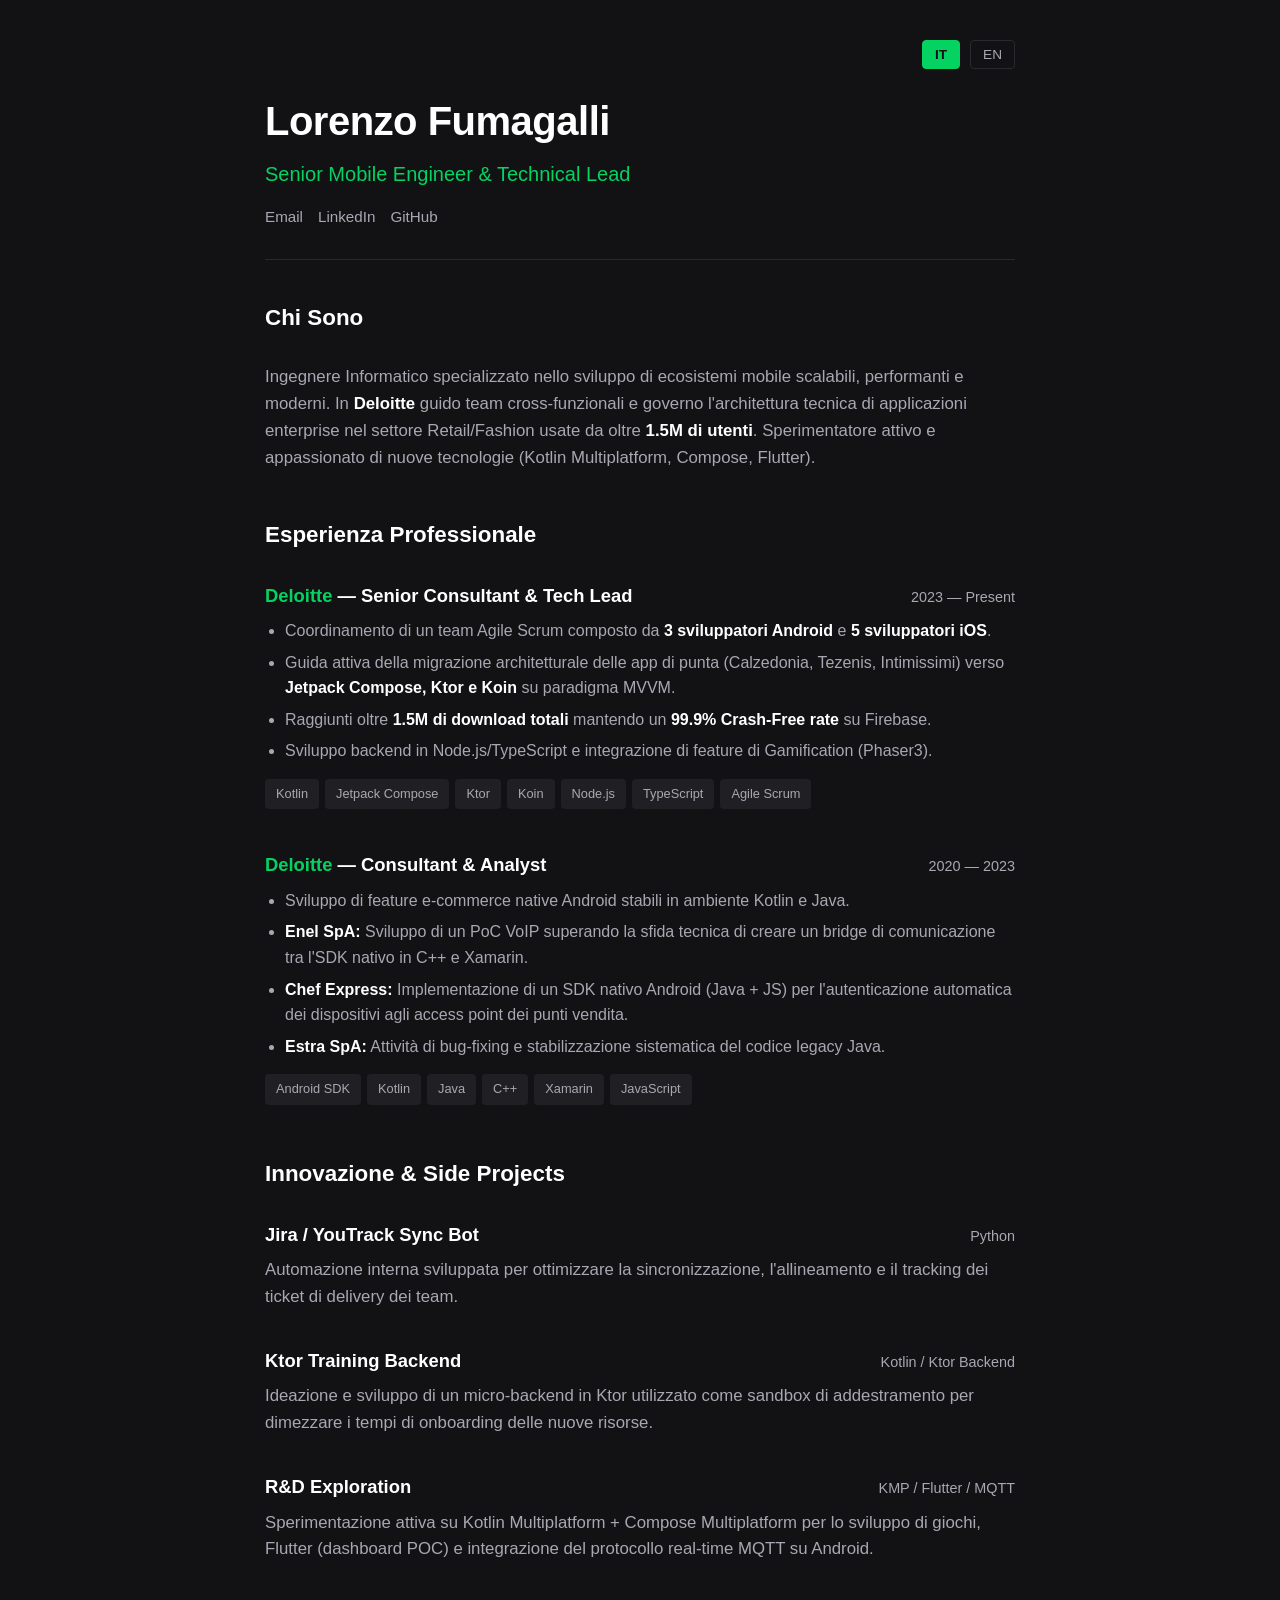
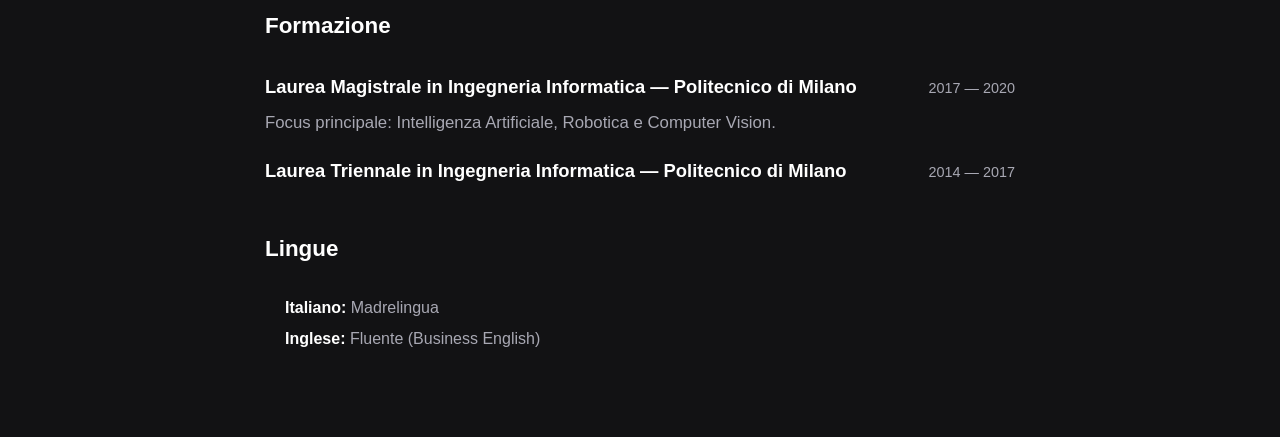
==== index.html @ b3bb94ee "Page creation" ====
<!DOCTYPE html>
<html data-lang="it"> <head>
    <meta charset="UTF-8">
    <meta name="viewport" content="width=device-width, initial-scale=1.0">
    <title>Lorenzo Fumagalli | Senior Mobile Engineer & Technical Lead</title>
    <style>
        :root {
            --bg-color: #121214;
            --text-color: #e1e1e6;
            --text-secondary: #a8a8b3;
            --accent-color: #04d361;
            --border-color: #29292e;
            --card-bg: #202024;
        }

        * {
            box-sizing: border-box;
            margin: 0;
            padding: 0;
        }

        body {
            font-family: -apple-system, BlinkMacSystemFont, "Segoe UI", Roboto, Helvetica, Arial, sans-serif;
            background-color: var(--bg-color);
            color: var(--text-color);
            line-height: 1.6;
            padding: 40px 20px;
        }

        .container {
            max-width: 750px;
            margin: 0 auto;
        }

        /* Language Switcher Styling */
        .lang-switcher {
            display: flex;
            justify-content: flex-end;
            margin-bottom: 20px;
            gap: 10px;
        }

        .lang-btn {
            background: none;
            border: 1px solid var(--border-color);
            color: var(--text-secondary);
            padding: 6px 12px;
            border-radius: 4px;
            cursor: pointer;
            font-size: 0.85rem;
            font-weight: 500;
            transition: all 0.2s ease;
        }

        .lang-btn:hover {
            border-color: var(--accent-color);
            color: #fff;
        }

        .lang-btn.active {
            background-color: var(--accent-color);
            border-color: var(--accent-color);
            color: #121214;
            font-weight: bold;
        }

        header {
            margin-bottom: 40px;
            border-bottom: 1px solid var(--border-color);
            padding-bottom: 30px;
        }

        h1 {
            font-size: 2.5rem;
            margin-bottom: 5px;
            color: #fff;
            letter-spacing: -0.5px;
        }

        .subtitle {
            font-size: 1.25rem;
            color: var(--accent-color);
            font-weight: 500;
            margin-bottom: 15px;
        }

        .links {
            display: flex;
            gap: 15px;
        }

        .links a {
            color: var(--text-secondary);
            text-decoration: none;
            font-size: 0.95rem;
            transition: color 0.2s;
        }

        .links a:hover {
            color: var(--accent-color);
        }

        section {
            margin-bottom: 45px;
        }

        h2 {
            font-size: 1.4rem;
            padding-bottom: 8px;
            margin-bottom: 20px;
            color: #fff;
            display: flex;
            align-items: center;
            gap: 10px;
        }

        h2::after {
            content: "";
            flex: 1;
            height: 1px;
            background-color: var(--border-color);
        }

        p {
            color: var(--text-secondary);
            font-size: 1.05rem;
            margin-bottom: 15px;
        }

        strong {
            color: #fff;
        }

        .job, .project {
            margin-bottom: 35px;
        }

        .job-header, .project-header {
            display: flex;
            justify-content: space-between;
            align-items: baseline;
            margin-bottom: 8px;
            flex-wrap: wrap;
            gap: 5px;
        }

        .job-title {
            font-weight: 600;
            font-size: 1.15rem;
            color: #fff;
        }

        .job-company {
            color: var(--accent-color);
        }

        .date {
            color: var(--text-secondary);
            font-size: 0.9rem;
            font-variant-numeric: tabular-nums;
        }

        ul {
            padding-left: 20px;
            margin-bottom: 15px;
        }

        li {
            color: var(--text-secondary);
            margin-bottom: 6px;
            font-size: 1rem;
        }

        .tags {
            margin-top: 12px;
        }

        .tag {
            background: var(--card-bg);
            color: var(--text-secondary);
            padding: 4px 10px;
            border-radius: 4px;
            font-size: 0.8rem;
            margin-right: 6px;
            display: inline-block;
            margin-bottom: 6px;
            border: 1px solid transparent;
        }
        
        .tag:hover {
            border-color: var(--border-color);
            color: #fff;
        }

        /* Language Visibility Engine Fix */
        [lang="en"], [lang="it"] {
            display: none !important;
        }

        html[data-lang="en"] [lang="en"],
        html[data-lang="en"] span[lang="en"], 
        html[data-lang="en"] a[lang="en"],
        html[data-lang="en"] div[lang="en"],
        html[data-lang="en"] ul[lang="en"] {
            display: block !important;
        }

        html[data-lang="en"] span[lang="en"], 
        html[data-lang="en"] a[lang="en"] {
            display: inline-block !important;
        }

        html[data-lang="it"] [lang="it"],
        html[data-lang="it"] span[lang="it"], 
        html[data-lang="it"] a[lang="it"],
        html[data-lang="it"] div[lang="it"],
        html[data-lang="it"] ul[lang="it"] {
            display: block !important;
        }

        html[data-lang="it"] span[lang="it"], 
        html[data-lang="it"] a[lang="it"] {
            display: inline-block !important;
        }
    </style>
</head>
<body>

    <div class="container">
        
        <div class="lang-switcher">
            <button class="lang-btn active" onclick="setLanguage('it')">IT</button>
            <button class="lang-btn" onclick="setLanguage('en')">EN</button>
        </div>
        
        <header>
            <h1>Lorenzo Fumagalli</h1>
            <div class="subtitle" lang="it">Senior Mobile Engineer & Technical Lead</div>
            <div class="subtitle" lang="en">Senior Mobile Engineer & Technical Lead</div>
            <div class="links">
                <a href="mailto:lorenzo95fumagalli@gmail.com">Email</a>
                <a href="https://www.linkedin.com/in/lorenzofumagalli0/" target="_blank">LinkedIn</a>
                <a href="https://github.com/LorenzoFumagalli" target="_blank">GitHub</a>
            </div>
        </header>

        <section id="about">
            <h2 lang="it">Chi Sono</h2>
            <h2 lang="en">About Me</h2>
            
            <p lang="it">
                Ingegnere Informatico specializzato nello sviluppo di ecosistemi mobile scalabili, performanti e moderni. 
                In <strong>Deloitte</strong> guido team cross-funzionali e governo l'architettura tecnica di applicazioni enterprise nel settore Retail/Fashion usate da oltre <strong>1.5M di utenti</strong>. Sperimentatore attivo e appassionato di nuove tecnologie (Kotlin Multiplatform, Compose, Flutter).
            </p>
            <p lang="en">
                Highly skilled Computer Science Engineer specializing in building scalable, high-performance, and modern mobile ecosystems. 
                At <strong>Deloitte</strong>, I lead cross-functional delivery teams and govern the technical architecture of enterprise applications in the Fashion/Retail sector, serving over <strong>1.5M users</strong>. Actively passionate about R&D and emerging frameworks (Kotlin Multiplatform, Compose, Flutter).
            </p>
        </section>

        <section id="experience">
            <h2 lang="it">Esperienza Professionale</h2>
            <h2 lang="en">Professional Experience</h2>
            
            <div class="job">
                <div class="job-header">
                    <span class="job-title"><span class="job-company">Deloitte</span> — Senior Consultant & Tech Lead</span>
                    <span class="date">2023 — Present</span>
                </div>
                
                <ul lang="it">
                    <li>Coordinamento di un team Agile Scrum composto da <strong>3 sviluppatori Android</strong> e <strong>5 sviluppatori iOS</strong>.</li>
                    <li>Guida attiva della migrazione architetturale delle app di punta (Calzedonia, Tezenis, Intimissimi) verso <strong>Jetpack Compose, Ktor e Koin</strong> su paradigma MVVM.</li>
                    <li>Raggiunti oltre <strong>1.5M di download totali</strong> mantendo un <strong>99.9% Crash-Free rate</strong> su Firebase.</li>
                    <li>Sviluppo backend in Node.js/TypeScript e integrazione di feature di Gamification (Phaser3).</li>
                </ul>
                
                <ul lang="en">
                    <li>Coordinated and managed a cross-functional Agile Scrum team of <strong>3 Android</strong> and <strong>5 iOS</strong> developers.</li>
                    <li>Spearheaded the architectural migration of flagship apps (Calzedonia, Tezenis, Intimissimi) to <strong>Jetpack Compose, Ktor, and Koin</strong> under MVVM patterns.</li>
                    <li>Scaled core apps to over <strong>1.5M aggregate downloads</strong> while maintaining a <strong>99.9% Crash-Free rate</strong> (Firebase).</li>
                    <li>Developed dedicated Loyalty and Gamification backends using Node.js, TypeScript, and Phaser3.</li>
                </ul>

                <div class="tags">
                    <span class="tag">Kotlin</span><span class="tag">Jetpack Compose</span><span class="tag">Ktor</span><span class="tag">Koin</span><span class="tag">Node.js</span><span class="tag">TypeScript</span><span class="tag">Agile Scrum</span>
                </div>
            </div>

            <div class="job">
                <div class="job-header">
                    <span class="job-title"><span class="job-company">Deloitte</span> — Consultant & Analyst</span>
                    <span class="date">2020 — 2023</span>
                </div>
                
                <ul lang="it">
                    <li>Sviluppo di feature e-commerce native Android stabili in ambiente Kotlin e Java.</li>
                    <li><strong>Enel SpA:</strong> Sviluppo di un PoC VoIP superando la sfida tecnica di creare un bridge di comunicazione tra l'SDK nativo in C++ e Xamarin.</li>
                    <li><strong>Chef Express:</strong> Implementazione di un SDK nativo Android (Java + JS) per l'autenticazione automatica dei dispositivi agli access point dei punti vendita.</li>
                    <li><strong>Estra SpA:</strong> Attività di bug-fixing e stabilizzazione sistematica del codice legacy Java.</li>
                </ul>
                
                <ul lang="en">
                    <li>Implemented native Android e-commerce features utilizing Kotlin and Java.</li>
                    <li><strong>Enel SpA:</strong> Built a VoIP Proof of Concept (PoC), successfully engineering a complex communication bridge between a native C++ SDK and the Xamarin framework.</li>
                    <li><strong>Chef Express:</strong> Developed a native Android SDK (Java + JavaScript) for seamless automatic user authentication to store Wi-Fi access points.</li>
                    <li><strong>Estra SpA:</strong> Conducted core bug-fixing and optimization on legacy native Android Java codebases.</li>
                </ul>

                <div class="tags">
                    <span class="tag">Android SDK</span><span class="tag">Kotlin</span><span class="tag">Java</span><span class="tag">C++</span><span class="tag">Xamarin</span><span class="tag">JavaScript</span>
                </div>
            </div>
        </section>

        <section id="projects">
            <h2 lang="it">Innovazione & Side Projects</h2>
            <h2 lang="en">Innovation & Side Projects</h2>
            
            <div class="project">
                <div class="project-header">
                    <span class="job-title">Jira / YouTrack Sync Bot</span>
                    <span class="date">Python</span>
                </div>
                <p lang="it" style="color: var(--text-secondary); margin-top: 5px;">Automazione interna sviluppata per ottimizzare la sincronizzazione, l'allineamento e il tracking dei ticket di delivery dei team.</p>
                <p lang="en" style="color: var(--text-secondary); margin-top: 5px;">Internal automation bot built to automatically sync and track delivery tickets between Jira and YouTrack, optimizing workflow efficiency.</p>
            </div>

            <div class="project">
                <div class="project-header">
                    <span class="job-title">Ktor Training Backend</span>
                    <span class="date">Kotlin / Ktor Backend</span>
                </div>
                <p lang="it" style="color: var(--text-secondary); margin-top: 5px;">Ideazione e sviluppo di un micro-backend in Ktor utilizzato come sandbox di addestramento per dimezzare i tempi di onboarding delle nuove risorse.</p>
                <p lang="en" style="color: var(--text-secondary); margin-top: 5px;">Engineered a simulation micro-backend in Ktor used as a training sandbox, cutting onboarding times in half for new technical recruits.</p>
            </div>

            <div class="project">
                <div class="project-header">
                    <span class="job-title">R&D Exploration</span>
                    <span class="date">KMP / Flutter / MQTT</span>
                </div>
                <p lang="it" style="color: var(--text-secondary); margin-top: 5px;">Sperimentazione attiva su Kotlin Multiplatform + Compose Multiplatform per lo sviluppo di giochi, Flutter (dashboard POC) e integrazione del protocollo real-time MQTT su Android.</p>
                <p lang="en" style="color: var(--text-secondary); margin-top: 5px;">Active research on Kotlin Multiplatform + Compose Multiplatform (gaming), Flutter (CMS dashboard PoC), and real-time MQTT protocol implementations on Android.</p>
            </div>
        </section>

        <section id="education">
            <h2 lang="it">Formazione</h2>
            <h2 lang="en">Education</h2>
            
            <div class="job-header">
                <span class="job-title" lang="it">Laurea Magistrale in Ingegneria Informatica — Politecnico di Milano</span>
                <span class="job-title" lang="en">M.Sc. in Computer Science Engineering — Politecnico di Milano</span>
                <span class="date">2017 — 2020</span>
            </div>
            <p lang="it" style="color: var(--text-secondary); margin-bottom: 20px;">Focus principale: Intelligenza Artificiale, Robotica e Computer Vision.</p>
            <p lang="en" style="color: var(--text-secondary); margin-bottom: 20px;">Major focus: Artificial Intelligence, Robotics and Computer Vision.</p>

            <div class="job-header">
                <span class="job-title" lang="it">Laurea Triennale in Ingegneria Informatica — Politecnico di Milano</span>
                <span class="job-title" lang="en">B.Sc. in Computer Science Engineering — Politecnico di Milano</span>
                <span class="date">2014 — 2017</span>
            </div>
        </section>

        <section id="languages">
            <h2 lang="it">Lingue</h2>
            <h2 lang="en">Languages</h2>
            <ul>
                <li lang="it"><strong>Italiano:</strong> Madrelingua</li>
                <li lang="en"><strong>Italian:</strong> Native</li>
                <li lang="it"><strong>Inglese:</strong> Fluente (Business English)</li>
                <li lang="en"><strong>English:</strong> Fluent (Business English)</li>
            </ul>
        </section>

    </div>

    <script>
        function setLanguage(lang) {
            document.documentElement.setAttribute('data-lang', lang);
            
            const buttons = document.querySelectorAll('.lang-btn');
            buttons.forEach(btn => {
                if(btn.innerText.toLowerCase() === lang) {
                    btn.classList.add('active');
                } else {
                    btn.classList.remove('active');
                }
            });
            
            localStorage.setItem('portfolio-lang', lang);
        }

        const savedLang = localStorage.getItem('portfolio-lang') || 'it';
        setLanguage(savedLang);
    </script>
</body>
</html>
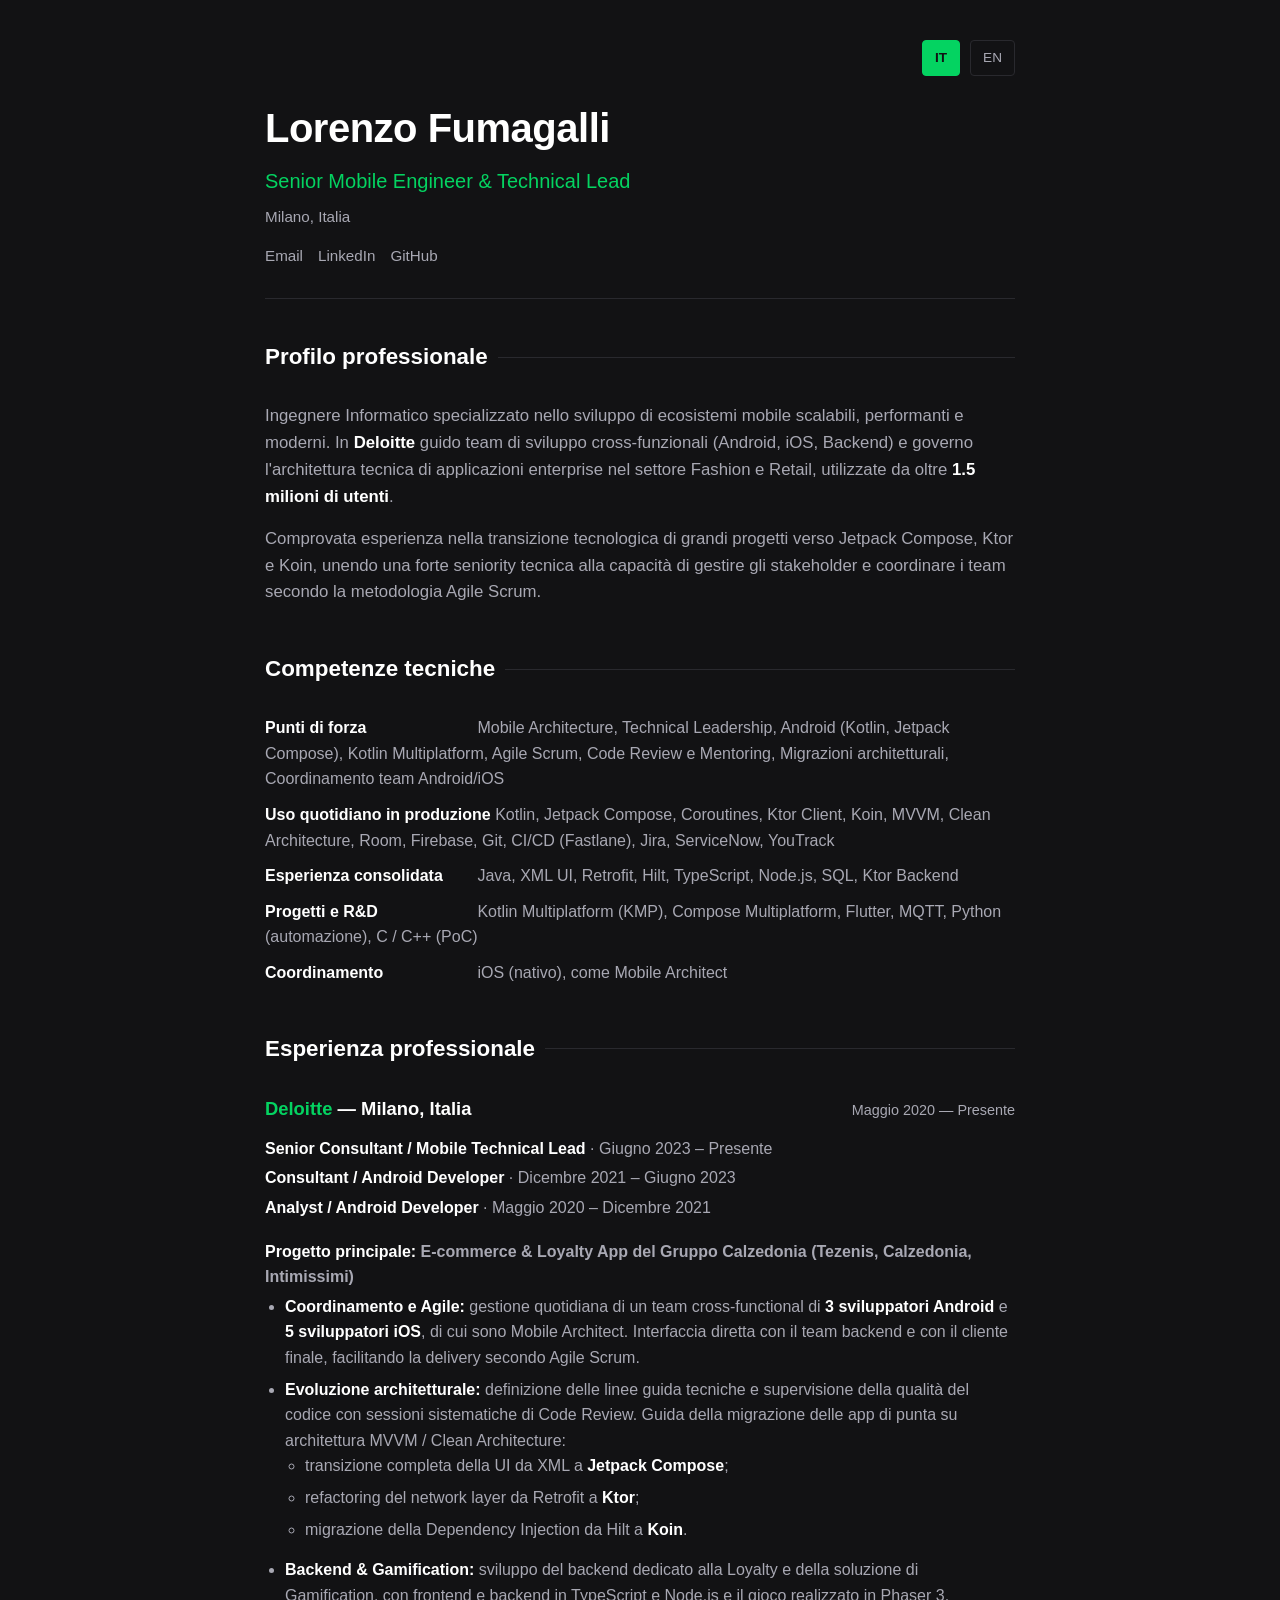
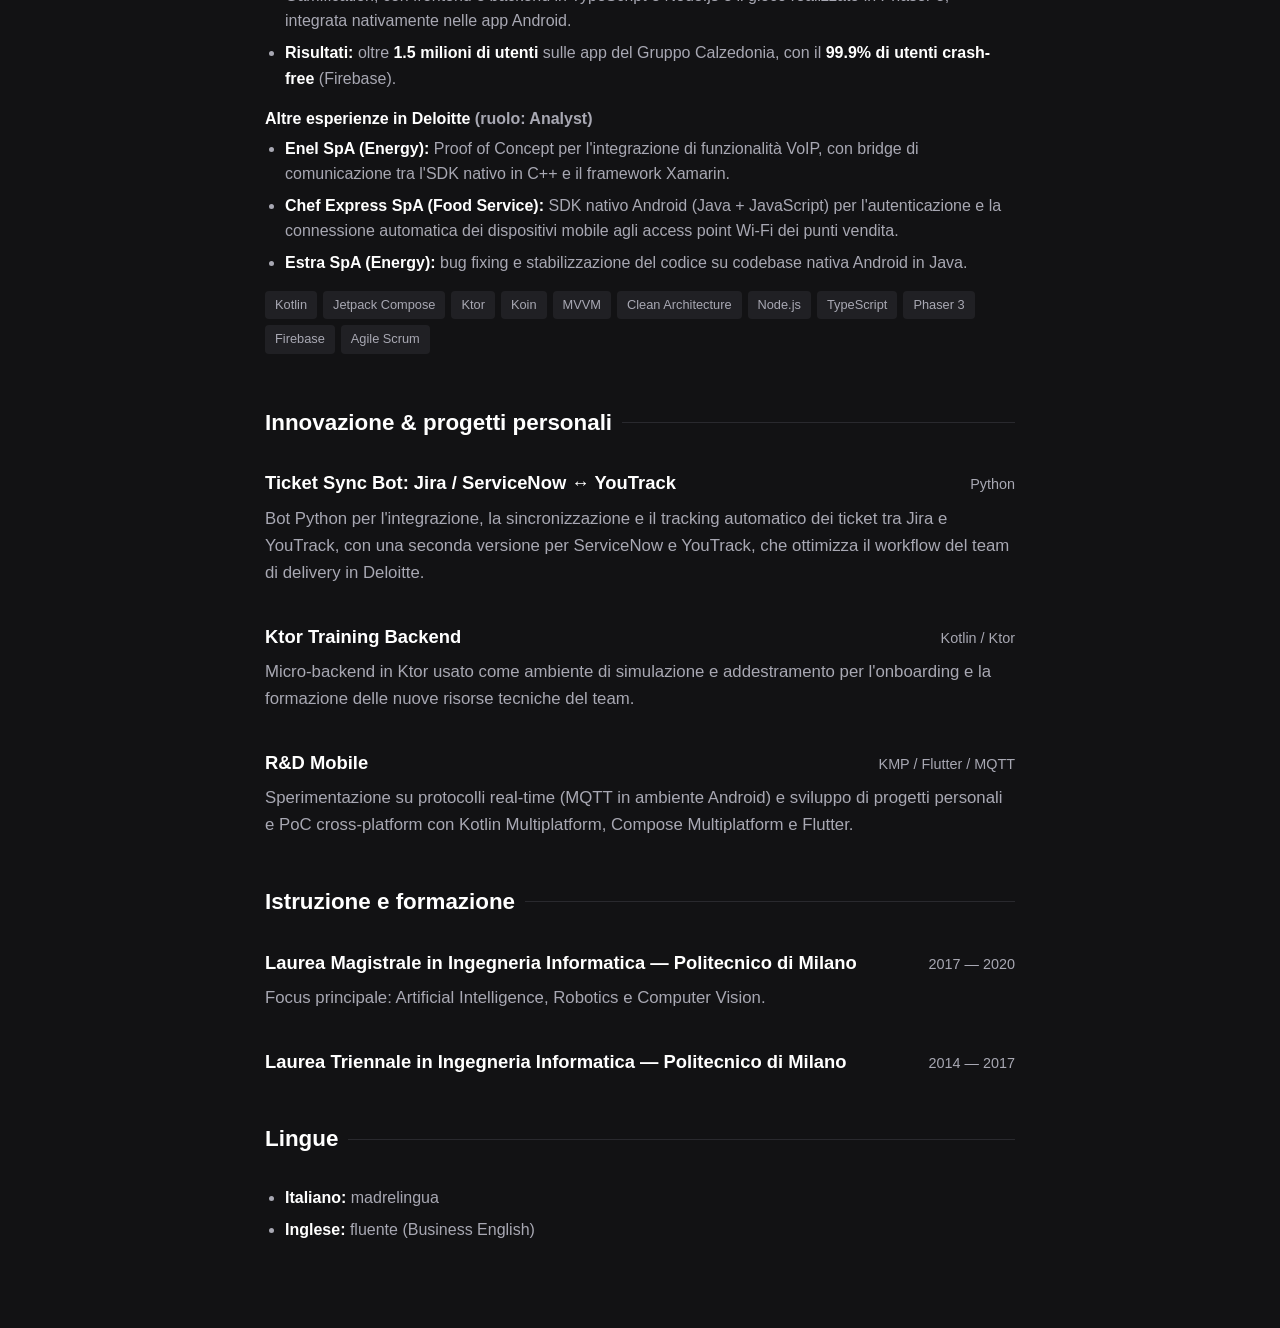
==== commit 764c7559: "Review" ====
--- a/index.html
+++ b/index.html
@@ -1,400 +1,206 @@
 <!DOCTYPE html>
-<html data-lang="it"> <head>
+<html lang="it">
+<head>
     <meta charset="UTF-8">
     <meta name="viewport" content="width=device-width, initial-scale=1.0">
-    <title>Lorenzo Fumagalli | Senior Mobile Engineer & Technical Lead</title>
-    <style>
-        :root {
-            --bg-color: #121214;
-            --text-color: #e1e1e6;
-            --text-secondary: #a8a8b3;
-            --accent-color: #04d361;
-            --border-color: #29292e;
-            --card-bg: #202024;
+    <title>Lorenzo Fumagalli | Senior Mobile Engineer &amp; Technical Lead</title>
+    <meta name="description" content="Lorenzo Fumagalli, Senior Mobile Engineer e Technical Lead a Milano. Android, Kotlin, Jetpack Compose, Kotlin Multiplatform. Guida team Android e iOS su app enterprise Fashion/Retail usate da oltre 1.5 milioni di utenti.">
+    <meta name="author" content="Lorenzo Fumagalli">
+    <link rel="canonical" href="https://lorenzofumagalli.github.io/">
+    <link rel="alternate" hreflang="it" href="https://lorenzofumagalli.github.io/">
+    <link rel="alternate" hreflang="en" href="https://lorenzofumagalli.github.io/en/">
+    <link rel="alternate" hreflang="x-default" href="https://lorenzofumagalli.github.io/">
+    <link rel="stylesheet" href="/style.css">
+
+    <meta property="og:type" content="profile">
+    <meta property="og:title" content="Lorenzo Fumagalli | Senior Mobile Engineer &amp; Technical Lead">
+    <meta property="og:description" content="Android, Kotlin, Jetpack Compose, Kotlin Multiplatform. Leadership tecnica di team Android e iOS su app enterprise Fashion/Retail.">
+    <meta property="og:url" content="https://lorenzofumagalli.github.io/">
+    <meta property="og:locale" content="it_IT">
+    <meta property="og:locale:alternate" content="en_US">
+    <meta name="twitter:card" content="summary">
+
+    <script type="application/ld+json">
+    {
+        "@context": "https://schema.org",
+        "@type": "ProfilePage",
+        "inLanguage": "it",
+        "mainEntity": {
+            "@type": "Person",
+            "name": "Lorenzo Fumagalli",
+            "jobTitle": "Senior Mobile Engineer & Technical Lead",
+            "url": "https://lorenzofumagalli.github.io/",
+            "email": "mailto:lorenzo95fumagalli@gmail.com",
+            "address": {
+                "@type": "PostalAddress",
+                "addressLocality": "Milano",
+                "addressCountry": "IT"
+            },
+            "worksFor": {
+                "@type": "Organization",
+                "name": "Deloitte"
+            },
+            "alumniOf": {
+                "@type": "CollegeOrUniversity",
+                "name": "Politecnico di Milano"
+            },
+            "knowsLanguage": ["it", "en"],
+            "knowsAbout": [
+                "Android", "Kotlin", "Jetpack Compose", "Kotlin Multiplatform", "Compose Multiplatform",
+                "Ktor", "Koin", "MVVM", "Clean Architecture", "Flutter", "Node.js", "TypeScript",
+                "Agile Scrum", "Mobile architecture"
+            ],
+            "sameAs": [
+                "https://www.linkedin.com/in/lorenzofumagalli0",
+                "https://github.com/LorenzoFumagalli"
+            ]
         }
-
-        * {
-            box-sizing: border-box;
-            margin: 0;
-            padding: 0;
-        }
-
-        body {
-            font-family: -apple-system, BlinkMacSystemFont, "Segoe UI", Roboto, Helvetica, Arial, sans-serif;
-            background-color: var(--bg-color);
-            color: var(--text-color);
-            line-height: 1.6;
-            padding: 40px 20px;
-        }
-
-        .container {
-            max-width: 750px;
-            margin: 0 auto;
-        }
-
-        /* Language Switcher Styling */
-        .lang-switcher {
-            display: flex;
-            justify-content: flex-end;
-            margin-bottom: 20px;
-            gap: 10px;
-        }
-
-        .lang-btn {
-            background: none;
-            border: 1px solid var(--border-color);
-            color: var(--text-secondary);
-            padding: 6px 12px;
-            border-radius: 4px;
-            cursor: pointer;
-            font-size: 0.85rem;
-            font-weight: 500;
-            transition: all 0.2s ease;
-        }
-
-        .lang-btn:hover {
-            border-color: var(--accent-color);
-            color: #fff;
-        }
-
-        .lang-btn.active {
-            background-color: var(--accent-color);
-            border-color: var(--accent-color);
-            color: #121214;
-            font-weight: bold;
-        }
-
-        header {
-            margin-bottom: 40px;
-            border-bottom: 1px solid var(--border-color);
-            padding-bottom: 30px;
-        }
-
-        h1 {
-            font-size: 2.5rem;
-            margin-bottom: 5px;
-            color: #fff;
-            letter-spacing: -0.5px;
-        }
-
-        .subtitle {
-            font-size: 1.25rem;
-            color: var(--accent-color);
-            font-weight: 500;
-            margin-bottom: 15px;
-        }
-
-        .links {
-            display: flex;
-            gap: 15px;
-        }
-
-        .links a {
-            color: var(--text-secondary);
-            text-decoration: none;
-            font-size: 0.95rem;
-            transition: color 0.2s;
-        }
-
-        .links a:hover {
-            color: var(--accent-color);
-        }
-
-        section {
-            margin-bottom: 45px;
-        }
-
-        h2 {
-            font-size: 1.4rem;
-            padding-bottom: 8px;
-            margin-bottom: 20px;
-            color: #fff;
-            display: flex;
-            align-items: center;
-            gap: 10px;
-        }
-
-        h2::after {
-            content: "";
-            flex: 1;
-            height: 1px;
-            background-color: var(--border-color);
-        }
-
-        p {
-            color: var(--text-secondary);
-            font-size: 1.05rem;
-            margin-bottom: 15px;
-        }
-
-        strong {
-            color: #fff;
-        }
-
-        .job, .project {
-            margin-bottom: 35px;
-        }
-
-        .job-header, .project-header {
-            display: flex;
-            justify-content: space-between;
-            align-items: baseline;
-            margin-bottom: 8px;
-            flex-wrap: wrap;
-            gap: 5px;
-        }
-
-        .job-title {
-            font-weight: 600;
-            font-size: 1.15rem;
-            color: #fff;
-        }
-
-        .job-company {
-            color: var(--accent-color);
-        }
-
-        .date {
-            color: var(--text-secondary);
-            font-size: 0.9rem;
-            font-variant-numeric: tabular-nums;
-        }
-
-        ul {
-            padding-left: 20px;
-            margin-bottom: 15px;
-        }
-
-        li {
-            color: var(--text-secondary);
-            margin-bottom: 6px;
-            font-size: 1rem;
-        }
-
-        .tags {
-            margin-top: 12px;
-        }
-
-        .tag {
-            background: var(--card-bg);
-            color: var(--text-secondary);
-            padding: 4px 10px;
-            border-radius: 4px;
-            font-size: 0.8rem;
-            margin-right: 6px;
-            display: inline-block;
-            margin-bottom: 6px;
-            border: 1px solid transparent;
-        }
-        
-        .tag:hover {
-            border-color: var(--border-color);
-            color: #fff;
-        }
-
-        /* Language Visibility Engine Fix */
-        [lang="en"], [lang="it"] {
-            display: none !important;
-        }
-
-        html[data-lang="en"] [lang="en"],
-        html[data-lang="en"] span[lang="en"], 
-        html[data-lang="en"] a[lang="en"],
-        html[data-lang="en"] div[lang="en"],
-        html[data-lang="en"] ul[lang="en"] {
-            display: block !important;
-        }
-
-        html[data-lang="en"] span[lang="en"], 
-        html[data-lang="en"] a[lang="en"] {
-            display: inline-block !important;
-        }
-
-        html[data-lang="it"] [lang="it"],
-        html[data-lang="it"] span[lang="it"], 
-        html[data-lang="it"] a[lang="it"],
-        html[data-lang="it"] div[lang="it"],
-        html[data-lang="it"] ul[lang="it"] {
-            display: block !important;
-        }
-
-        html[data-lang="it"] span[lang="it"], 
-        html[data-lang="it"] a[lang="it"] {
-            display: inline-block !important;
-        }
-    </style>
+    }
+    </script>
 </head>
 <body>
 
     <div class="container">
-        
-        <div class="lang-switcher">
-            <button class="lang-btn active" onclick="setLanguage('it')">IT</button>
-            <button class="lang-btn" onclick="setLanguage('en')">EN</button>
-        </div>
-        
+
+        <nav class="lang-switcher" aria-label="Lingua">
+            <a class="lang-btn" href="/" hreflang="it" lang="it" aria-current="page">IT</a>
+            <a class="lang-btn" href="/en/" hreflang="en" lang="en">EN</a>
+        </nav>
+
         <header>
             <h1>Lorenzo Fumagalli</h1>
-            <div class="subtitle" lang="it">Senior Mobile Engineer & Technical Lead</div>
-            <div class="subtitle" lang="en">Senior Mobile Engineer & Technical Lead</div>
+            <p class="subtitle">Senior Mobile Engineer &amp; Technical Lead</p>
+            <address class="location">Milano, Italia</address>
             <div class="links">
                 <a href="mailto:lorenzo95fumagalli@gmail.com">Email</a>
-                <a href="https://www.linkedin.com/in/lorenzofumagalli0/" target="_blank">LinkedIn</a>
-                <a href="https://github.com/LorenzoFumagalli" target="_blank">GitHub</a>
+                <a href="https://www.linkedin.com/in/lorenzofumagalli0" rel="me noopener" target="_blank">LinkedIn</a>
+                <a href="https://github.com/LorenzoFumagalli" rel="me noopener" target="_blank">GitHub</a>
             </div>
         </header>
 
-        <section id="about">
-            <h2 lang="it">Chi Sono</h2>
-            <h2 lang="en">About Me</h2>
-            
-            <p lang="it">
-                Ingegnere Informatico specializzato nello sviluppo di ecosistemi mobile scalabili, performanti e moderni. 
-                In <strong>Deloitte</strong> guido team cross-funzionali e governo l'architettura tecnica di applicazioni enterprise nel settore Retail/Fashion usate da oltre <strong>1.5M di utenti</strong>. Sperimentatore attivo e appassionato di nuove tecnologie (Kotlin Multiplatform, Compose, Flutter).
+        <main>
+
+        <section id="about" aria-labelledby="about-h">
+            <h2 id="about-h">Profilo professionale</h2>
+            <p>
+                Ingegnere Informatico specializzato nello sviluppo di ecosistemi mobile scalabili, performanti e moderni.
+                In <strong>Deloitte</strong> guido team di sviluppo cross-funzionali (Android, iOS, Backend) e governo l'architettura tecnica di applicazioni enterprise nel settore Fashion e Retail, utilizzate da oltre <strong>1.5 milioni di utenti</strong>.
             </p>
-            <p lang="en">
-                Highly skilled Computer Science Engineer specializing in building scalable, high-performance, and modern mobile ecosystems. 
-                At <strong>Deloitte</strong>, I lead cross-functional delivery teams and govern the technical architecture of enterprise applications in the Fashion/Retail sector, serving over <strong>1.5M users</strong>. Actively passionate about R&D and emerging frameworks (Kotlin Multiplatform, Compose, Flutter).
+            <p>
+                Comprovata esperienza nella transizione tecnologica di grandi progetti verso Jetpack Compose, Ktor e Koin, unendo una forte seniority tecnica alla capacità di gestire gli stakeholder e coordinare i team secondo la metodologia Agile Scrum.
             </p>
         </section>
 
-        <section id="experience">
-            <h2 lang="it">Esperienza Professionale</h2>
-            <h2 lang="en">Professional Experience</h2>
-            
-            <div class="job">
-                <div class="job-header">
-                    <span class="job-title"><span class="job-company">Deloitte</span> — Senior Consultant & Tech Lead</span>
-                    <span class="date">2023 — Present</span>
-                </div>
-                
-                <ul lang="it">
-                    <li>Coordinamento di un team Agile Scrum composto da <strong>3 sviluppatori Android</strong> e <strong>5 sviluppatori iOS</strong>.</li>
-                    <li>Guida attiva della migrazione architetturale delle app di punta (Calzedonia, Tezenis, Intimissimi) verso <strong>Jetpack Compose, Ktor e Koin</strong> su paradigma MVVM.</li>
-                    <li>Raggiunti oltre <strong>1.5M di download totali</strong> mantendo un <strong>99.9% Crash-Free rate</strong> su Firebase.</li>
-                    <li>Sviluppo backend in Node.js/TypeScript e integrazione di feature di Gamification (Phaser3).</li>
+        <section id="skills" aria-labelledby="skills-h">
+            <h2 id="skills-h">Competenze tecniche</h2>
+            <ul class="skills">
+                <li><strong>Punti di forza</strong> Mobile Architecture, Technical Leadership, Android (Kotlin, Jetpack Compose), Kotlin Multiplatform, Agile Scrum, Code Review e Mentoring, Migrazioni architetturali, Coordinamento team Android/iOS</li>
+                <li><strong>Uso quotidiano in produzione</strong> Kotlin, Jetpack Compose, Coroutines, Ktor Client, Koin, MVVM, Clean Architecture, Room, Firebase, Git, CI/CD (Fastlane), Jira, ServiceNow, YouTrack</li>
+                <li><strong>Esperienza consolidata</strong> Java, XML UI, Retrofit, Hilt, TypeScript, Node.js, SQL, Ktor Backend</li>
+                <li><strong>Progetti e R&amp;D</strong> Kotlin Multiplatform (KMP), Compose Multiplatform, Flutter, MQTT, Python (automazione), C / C++ (PoC)</li>
+                <li><strong>Coordinamento</strong> iOS (nativo), come Mobile Architect</li>
+            </ul>
+        </section>
+
+        <section id="experience" aria-labelledby="experience-h">
+            <h2 id="experience-h">Esperienza professionale</h2>
+
+            <article class="job">
+                <div class="job-header">
+                    <h3><span class="job-company">Deloitte</span> — Milano, Italia</h3>
+                    <span class="date"><time datetime="2020-05">Maggio 2020</time> — Presente</span>
+                </div>
+                <div class="role-block">
+                    <p class="role-line"><strong>Senior Consultant / Mobile Technical Lead</strong> · <time datetime="2023-06">Giugno 2023</time> – Presente</p>
+                    <p class="role-line"><strong>Consultant / Android Developer</strong> · <time datetime="2021-12">Dicembre 2021</time> – <time datetime="2023-06">Giugno 2023</time></p>
+                    <p class="role-line"><strong>Analyst / Android Developer</strong> · <time datetime="2020-05">Maggio 2020</time> – <time datetime="2021-12">Dicembre 2021</time></p>
+                </div>
+
+                <h4 class="role-line"><strong>Progetto principale:</strong> E-commerce &amp; Loyalty App del Gruppo Calzedonia (Tezenis, Calzedonia, Intimissimi)</h4>
+                <ul>
+                    <li><strong>Coordinamento e Agile:</strong> gestione quotidiana di un team cross-functional di <strong>3 sviluppatori Android</strong> e <strong>5 sviluppatori iOS</strong>, di cui sono Mobile Architect. Interfaccia diretta con il team backend e con il cliente finale, facilitando la delivery secondo Agile Scrum.</li>
+                    <li><strong>Evoluzione architetturale:</strong> definizione delle linee guida tecniche e supervisione della qualità del codice con sessioni sistematiche di Code Review. Guida della migrazione delle app di punta su architettura MVVM / Clean Architecture:
+                        <ul>
+                            <li>transizione completa della UI da XML a <strong>Jetpack Compose</strong>;</li>
+                            <li>refactoring del network layer da Retrofit a <strong>Ktor</strong>;</li>
+                            <li>migrazione della Dependency Injection da Hilt a <strong>Koin</strong>.</li>
+                        </ul>
+                    </li>
+                    <li><strong>Backend &amp; Gamification:</strong> sviluppo del backend dedicato alla Loyalty e della soluzione di Gamification, con frontend e backend in TypeScript e Node.js e il gioco realizzato in Phaser 3, integrata nativamente nelle app Android.</li>
+                    <li><strong>Risultati:</strong> oltre <strong>1.5 milioni di utenti</strong> sulle app del Gruppo Calzedonia, con il <strong>99.9% di utenti crash-free</strong> (Firebase).</li>
                 </ul>
-                
-                <ul lang="en">
-                    <li>Coordinated and managed a cross-functional Agile Scrum team of <strong>3 Android</strong> and <strong>5 iOS</strong> developers.</li>
-                    <li>Spearheaded the architectural migration of flagship apps (Calzedonia, Tezenis, Intimissimi) to <strong>Jetpack Compose, Ktor, and Koin</strong> under MVVM patterns.</li>
-                    <li>Scaled core apps to over <strong>1.5M aggregate downloads</strong> while maintaining a <strong>99.9% Crash-Free rate</strong> (Firebase).</li>
-                    <li>Developed dedicated Loyalty and Gamification backends using Node.js, TypeScript, and Phaser3.</li>
+
+                <h4 class="role-line"><strong>Altre esperienze in Deloitte</strong> (ruolo: Analyst)</h4>
+                <ul>
+                    <li><strong>Enel SpA (Energy):</strong> Proof of Concept per l'integrazione di funzionalità VoIP, con bridge di comunicazione tra l'SDK nativo in C++ e il framework Xamarin.</li>
+                    <li><strong>Chef Express SpA (Food Service):</strong> SDK nativo Android (Java + JavaScript) per l'autenticazione e la connessione automatica dei dispositivi mobile agli access point Wi-Fi dei punti vendita.</li>
+                    <li><strong>Estra SpA (Energy):</strong> bug fixing e stabilizzazione del codice su codebase nativa Android in Java.</li>
                 </ul>
 
-                <div class="tags">
-                    <span class="tag">Kotlin</span><span class="tag">Jetpack Compose</span><span class="tag">Ktor</span><span class="tag">Koin</span><span class="tag">Node.js</span><span class="tag">TypeScript</span><span class="tag">Agile Scrum</span>
-                </div>
-            </div>
-
-            <div class="job">
-                <div class="job-header">
-                    <span class="job-title"><span class="job-company">Deloitte</span> — Consultant & Analyst</span>
-                    <span class="date">2020 — 2023</span>
-                </div>
-                
-                <ul lang="it">
-                    <li>Sviluppo di feature e-commerce native Android stabili in ambiente Kotlin e Java.</li>
-                    <li><strong>Enel SpA:</strong> Sviluppo di un PoC VoIP superando la sfida tecnica di creare un bridge di comunicazione tra l'SDK nativo in C++ e Xamarin.</li>
-                    <li><strong>Chef Express:</strong> Implementazione di un SDK nativo Android (Java + JS) per l'autenticazione automatica dei dispositivi agli access point dei punti vendita.</li>
-                    <li><strong>Estra SpA:</strong> Attività di bug-fixing e stabilizzazione sistematica del codice legacy Java.</li>
+                <ul class="tags" aria-label="Tecnologie">
+                    <li>Kotlin</li><li>Jetpack Compose</li><li>Ktor</li><li>Koin</li><li>MVVM</li><li>Clean Architecture</li><li>Node.js</li><li>TypeScript</li><li>Phaser 3</li><li>Firebase</li><li>Agile Scrum</li>
                 </ul>
-                
-                <ul lang="en">
-                    <li>Implemented native Android e-commerce features utilizing Kotlin and Java.</li>
-                    <li><strong>Enel SpA:</strong> Built a VoIP Proof of Concept (PoC), successfully engineering a complex communication bridge between a native C++ SDK and the Xamarin framework.</li>
-                    <li><strong>Chef Express:</strong> Developed a native Android SDK (Java + JavaScript) for seamless automatic user authentication to store Wi-Fi access points.</li>
-                    <li><strong>Estra SpA:</strong> Conducted core bug-fixing and optimization on legacy native Android Java codebases.</li>
-                </ul>
-
-                <div class="tags">
-                    <span class="tag">Android SDK</span><span class="tag">Kotlin</span><span class="tag">Java</span><span class="tag">C++</span><span class="tag">Xamarin</span><span class="tag">JavaScript</span>
-                </div>
-            </div>
-        </section>
-
-        <section id="projects">
-            <h2 lang="it">Innovazione & Side Projects</h2>
-            <h2 lang="en">Innovation & Side Projects</h2>
-            
-            <div class="project">
-                <div class="project-header">
-                    <span class="job-title">Jira / YouTrack Sync Bot</span>
+            </article>
+        </section>
+
+        <section id="projects" aria-labelledby="projects-h">
+            <h2 id="projects-h">Innovazione &amp; progetti personali</h2>
+
+            <article class="project">
+                <div class="job-header">
+                    <h3>Ticket Sync Bot: Jira / ServiceNow ↔ YouTrack</h3>
                     <span class="date">Python</span>
                 </div>
-                <p lang="it" style="color: var(--text-secondary); margin-top: 5px;">Automazione interna sviluppata per ottimizzare la sincronizzazione, l'allineamento e il tracking dei ticket di delivery dei team.</p>
-                <p lang="en" style="color: var(--text-secondary); margin-top: 5px;">Internal automation bot built to automatically sync and track delivery tickets between Jira and YouTrack, optimizing workflow efficiency.</p>
-            </div>
-
-            <div class="project">
-                <div class="project-header">
-                    <span class="job-title">Ktor Training Backend</span>
-                    <span class="date">Kotlin / Ktor Backend</span>
-                </div>
-                <p lang="it" style="color: var(--text-secondary); margin-top: 5px;">Ideazione e sviluppo di un micro-backend in Ktor utilizzato come sandbox di addestramento per dimezzare i tempi di onboarding delle nuove risorse.</p>
-                <p lang="en" style="color: var(--text-secondary); margin-top: 5px;">Engineered a simulation micro-backend in Ktor used as a training sandbox, cutting onboarding times in half for new technical recruits.</p>
-            </div>
-
-            <div class="project">
-                <div class="project-header">
-                    <span class="job-title">R&D Exploration</span>
+                <p>Bot Python per l'integrazione, la sincronizzazione e il tracking automatico dei ticket tra Jira e YouTrack, con una seconda versione per ServiceNow e YouTrack, che ottimizza il workflow del team di delivery in Deloitte.</p>
+            </article>
+
+            <article class="project">
+                <div class="job-header">
+                    <h3>Ktor Training Backend</h3>
+                    <span class="date">Kotlin / Ktor</span>
+                </div>
+                <p>Micro-backend in Ktor usato come ambiente di simulazione e addestramento per l'onboarding e la formazione delle nuove risorse tecniche del team.</p>
+            </article>
+
+            <article class="project">
+                <div class="job-header">
+                    <h3>R&amp;D Mobile</h3>
                     <span class="date">KMP / Flutter / MQTT</span>
                 </div>
-                <p lang="it" style="color: var(--text-secondary); margin-top: 5px;">Sperimentazione attiva su Kotlin Multiplatform + Compose Multiplatform per lo sviluppo di giochi, Flutter (dashboard POC) e integrazione del protocollo real-time MQTT su Android.</p>
-                <p lang="en" style="color: var(--text-secondary); margin-top: 5px;">Active research on Kotlin Multiplatform + Compose Multiplatform (gaming), Flutter (CMS dashboard PoC), and real-time MQTT protocol implementations on Android.</p>
-            </div>
-        </section>
-
-        <section id="education">
-            <h2 lang="it">Formazione</h2>
-            <h2 lang="en">Education</h2>
-            
-            <div class="job-header">
-                <span class="job-title" lang="it">Laurea Magistrale in Ingegneria Informatica — Politecnico di Milano</span>
-                <span class="job-title" lang="en">M.Sc. in Computer Science Engineering — Politecnico di Milano</span>
-                <span class="date">2017 — 2020</span>
-            </div>
-            <p lang="it" style="color: var(--text-secondary); margin-bottom: 20px;">Focus principale: Intelligenza Artificiale, Robotica e Computer Vision.</p>
-            <p lang="en" style="color: var(--text-secondary); margin-bottom: 20px;">Major focus: Artificial Intelligence, Robotics and Computer Vision.</p>
-
-            <div class="job-header">
-                <span class="job-title" lang="it">Laurea Triennale in Ingegneria Informatica — Politecnico di Milano</span>
-                <span class="job-title" lang="en">B.Sc. in Computer Science Engineering — Politecnico di Milano</span>
-                <span class="date">2014 — 2017</span>
-            </div>
-        </section>
-
-        <section id="languages">
-            <h2 lang="it">Lingue</h2>
-            <h2 lang="en">Languages</h2>
+                <p>Sperimentazione su protocolli real-time (MQTT in ambiente Android) e sviluppo di progetti personali e PoC cross-platform con Kotlin Multiplatform, Compose Multiplatform e Flutter.</p>
+            </article>
+        </section>
+
+        <section id="education" aria-labelledby="education-h">
+            <h2 id="education-h">Istruzione e formazione</h2>
+
+            <article class="job">
+                <div class="job-header">
+                    <h3>Laurea Magistrale in Ingegneria Informatica — Politecnico di Milano</h3>
+                    <span class="date"><time datetime="2017">2017</time> — <time datetime="2020">2020</time></span>
+                </div>
+                <p>Focus principale: Artificial Intelligence, Robotics e Computer Vision.</p>
+            </article>
+
+            <article class="job">
+                <div class="job-header">
+                    <h3>Laurea Triennale in Ingegneria Informatica — Politecnico di Milano</h3>
+                    <span class="date"><time datetime="2014">2014</time> — <time datetime="2017">2017</time></span>
+                </div>
+            </article>
+        </section>
+
+        <section id="languages" aria-labelledby="languages-h">
+            <h2 id="languages-h">Lingue</h2>
             <ul>
-                <li lang="it"><strong>Italiano:</strong> Madrelingua</li>
-                <li lang="en"><strong>Italian:</strong> Native</li>
-                <li lang="it"><strong>Inglese:</strong> Fluente (Business English)</li>
-                <li lang="en"><strong>English:</strong> Fluent (Business English)</li>
+                <li><strong>Italiano:</strong> madrelingua</li>
+                <li><strong>Inglese:</strong> fluente (Business English)</li>
             </ul>
         </section>
 
+        </main>
+
     </div>
 
-    <script>
-        function setLanguage(lang) {
-            document.documentElement.setAttribute('data-lang', lang);
-            
-            const buttons = document.querySelectorAll('.lang-btn');
-            buttons.forEach(btn => {
-                if(btn.innerText.toLowerCase() === lang) {
-                    btn.classList.add('active');
-                } else {
-                    btn.classList.remove('active');
-                }
-            });
-            
-            localStorage.setItem('portfolio-lang', lang);
-        }
-
-        const savedLang = localStorage.getItem('portfolio-lang') || 'it';
-        setLanguage(savedLang);
-    </script>
 </body>
-</html>+</html>
--- a/style.css
+++ b/style.css
@@ -0,0 +1,239 @@
+:root {
+    color-scheme: dark;
+    --bg-color: #121214;
+    --text-color: #e1e1e6;
+    --text-secondary: #a8a8b3;
+    --accent-color: #04d361;
+    --border-color: #29292e;
+    --card-bg: #202024;
+}
+
+* {
+    box-sizing: border-box;
+    margin: 0;
+    padding: 0;
+}
+
+body {
+    font-family: -apple-system, BlinkMacSystemFont, "Segoe UI", Roboto, Helvetica, Arial, sans-serif;
+    background-color: var(--bg-color);
+    color: var(--text-color);
+    line-height: 1.6;
+    padding: 40px 20px;
+}
+
+.container {
+    max-width: 750px;
+    margin: 0 auto;
+}
+
+a {
+    color: var(--accent-color);
+}
+
+a:focus-visible,
+button:focus-visible {
+    outline: 2px solid var(--accent-color);
+    outline-offset: 2px;
+}
+
+.lang-switcher {
+    display: flex;
+    justify-content: flex-end;
+    margin-bottom: 20px;
+    gap: 10px;
+}
+
+.lang-btn {
+    border: 1px solid var(--border-color);
+    color: var(--text-secondary);
+    padding: 6px 12px;
+    border-radius: 4px;
+    font-size: 0.85rem;
+    font-weight: 500;
+    text-decoration: none;
+    transition: all 0.2s ease;
+}
+
+.lang-btn:hover {
+    border-color: var(--accent-color);
+    color: #fff;
+}
+
+.lang-btn[aria-current="page"] {
+    background-color: var(--accent-color);
+    border-color: var(--accent-color);
+    color: #121214;
+    font-weight: bold;
+}
+
+header {
+    margin-bottom: 40px;
+    border-bottom: 1px solid var(--border-color);
+    padding-bottom: 30px;
+}
+
+h1 {
+    font-size: 2.5rem;
+    margin-bottom: 5px;
+    color: #fff;
+    letter-spacing: -0.5px;
+}
+
+.subtitle {
+    font-size: 1.25rem;
+    color: var(--accent-color);
+    font-weight: 500;
+    margin-bottom: 8px;
+}
+
+.location {
+    color: var(--text-secondary);
+    font-size: 0.95rem;
+    font-style: normal;
+    margin-bottom: 15px;
+}
+
+.links {
+    display: flex;
+    flex-wrap: wrap;
+    gap: 15px;
+}
+
+.links a {
+    color: var(--text-secondary);
+    text-decoration: none;
+    font-size: 0.95rem;
+    transition: color 0.2s;
+}
+
+.links a:hover {
+    color: var(--accent-color);
+}
+
+section {
+    margin-bottom: 45px;
+}
+
+h2 {
+    font-size: 1.4rem;
+    padding-bottom: 8px;
+    margin-bottom: 20px;
+    color: #fff;
+    display: flex;
+    align-items: center;
+    gap: 10px;
+}
+
+h2::after {
+    content: "";
+    flex: 1;
+    height: 1px;
+    background-color: var(--border-color);
+}
+
+h3 {
+    font-weight: 600;
+    font-size: 1.15rem;
+    color: #fff;
+}
+
+p {
+    color: var(--text-secondary);
+    font-size: 1.05rem;
+    margin-bottom: 15px;
+}
+
+strong {
+    color: #fff;
+}
+
+.job,
+.project {
+    margin-bottom: 35px;
+}
+
+.job-header {
+    display: flex;
+    justify-content: space-between;
+    align-items: baseline;
+    margin-bottom: 8px;
+    flex-wrap: wrap;
+    gap: 5px;
+}
+
+.job-company {
+    color: var(--accent-color);
+}
+
+.date {
+    color: var(--text-secondary);
+    font-size: 0.9rem;
+    font-variant-numeric: tabular-nums;
+}
+
+.role-line {
+    color: var(--text-secondary);
+    font-size: 1rem;
+    margin-bottom: 4px;
+}
+
+.role-line strong {
+    font-weight: 600;
+}
+
+.role-block {
+    margin: 12px 0 18px;
+}
+
+ul {
+    padding-left: 20px;
+    margin-bottom: 15px;
+}
+
+li {
+    color: var(--text-secondary);
+    margin-bottom: 6px;
+    font-size: 1rem;
+}
+
+.skills {
+    list-style: none;
+    padding-left: 0;
+}
+
+.skills li {
+    margin-bottom: 10px;
+}
+
+.skills strong {
+    display: inline-block;
+    min-width: 13em;
+}
+
+.tags {
+    list-style: none;
+    padding-left: 0;
+    margin-top: 12px;
+}
+
+.tags li {
+    display: inline-block;
+    background: var(--card-bg);
+    color: var(--text-secondary);
+    padding: 4px 10px;
+    border-radius: 4px;
+    font-size: 0.8rem;
+    margin: 0 6px 6px 0;
+}
+
+@media (max-width: 520px) {
+    h1 {
+        font-size: 2rem;
+    }
+
+    .skills strong {
+        display: block;
+        min-width: 0;
+    }
+}
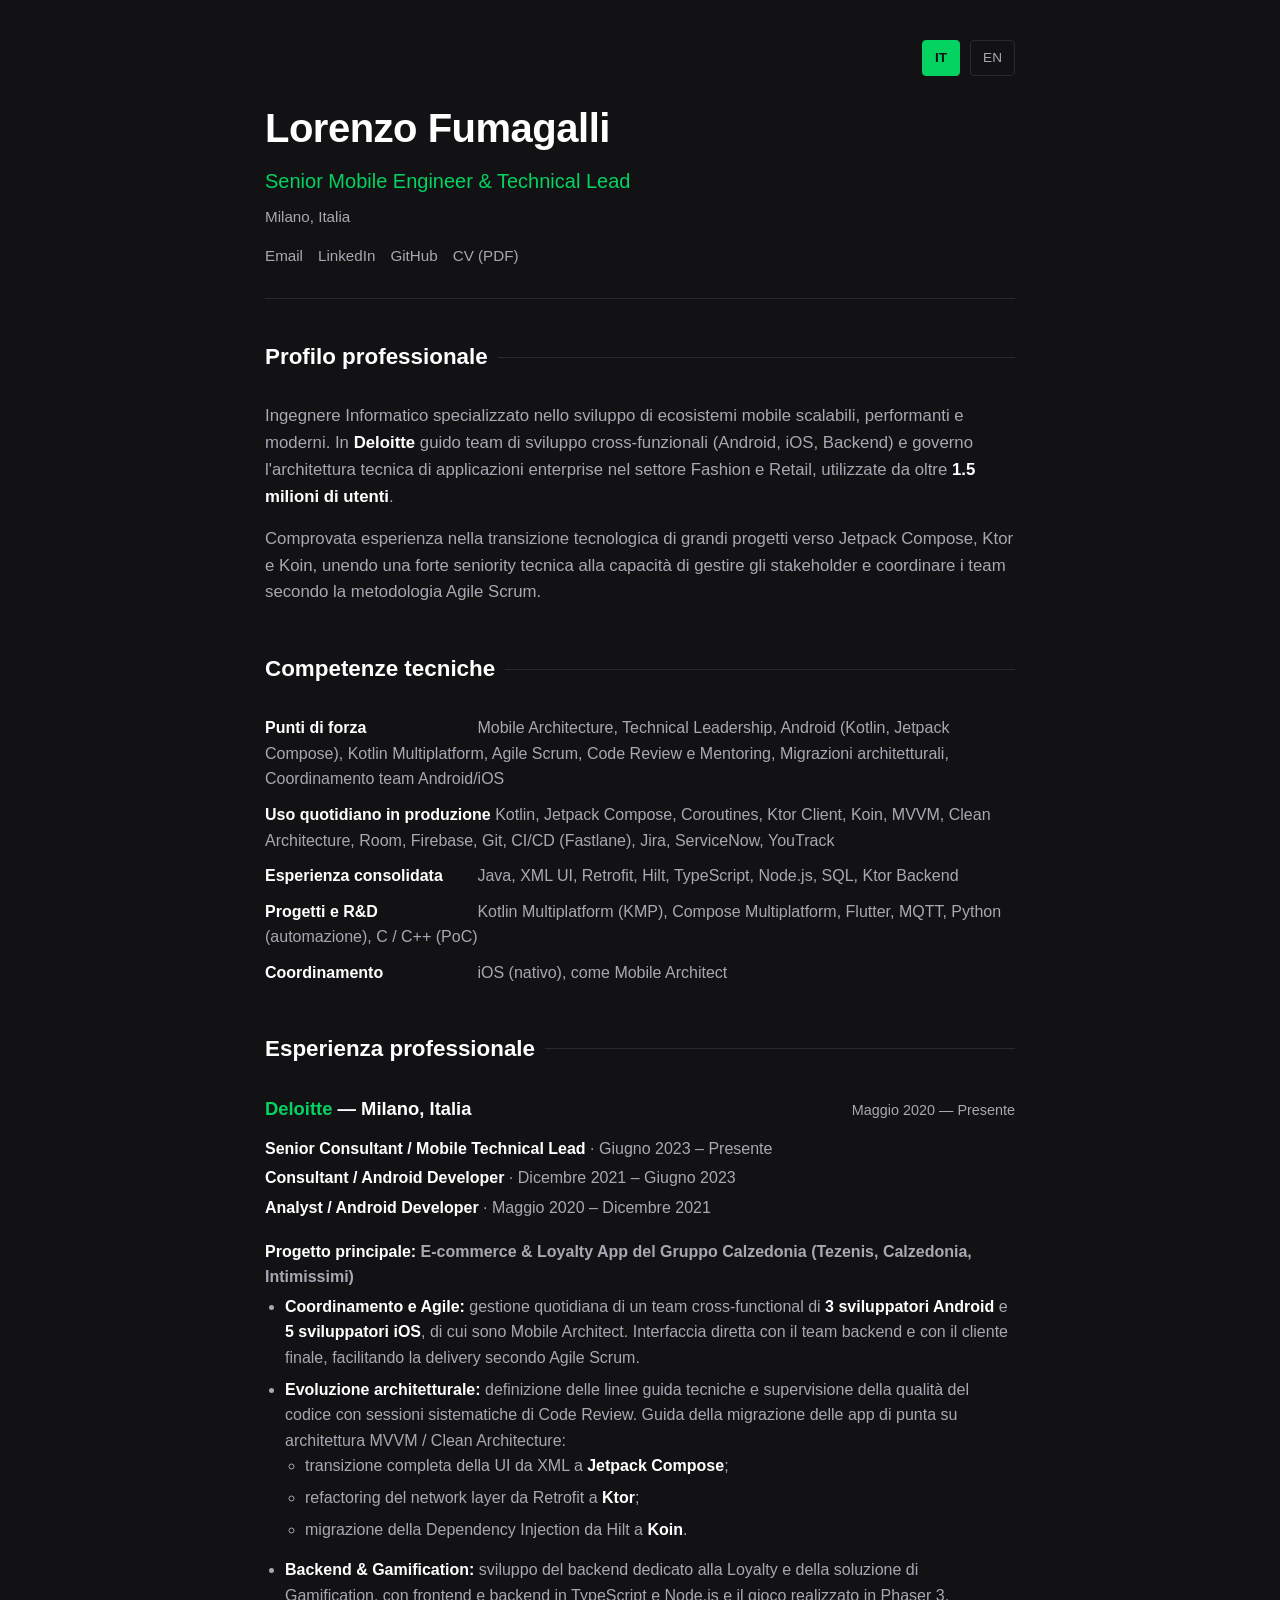
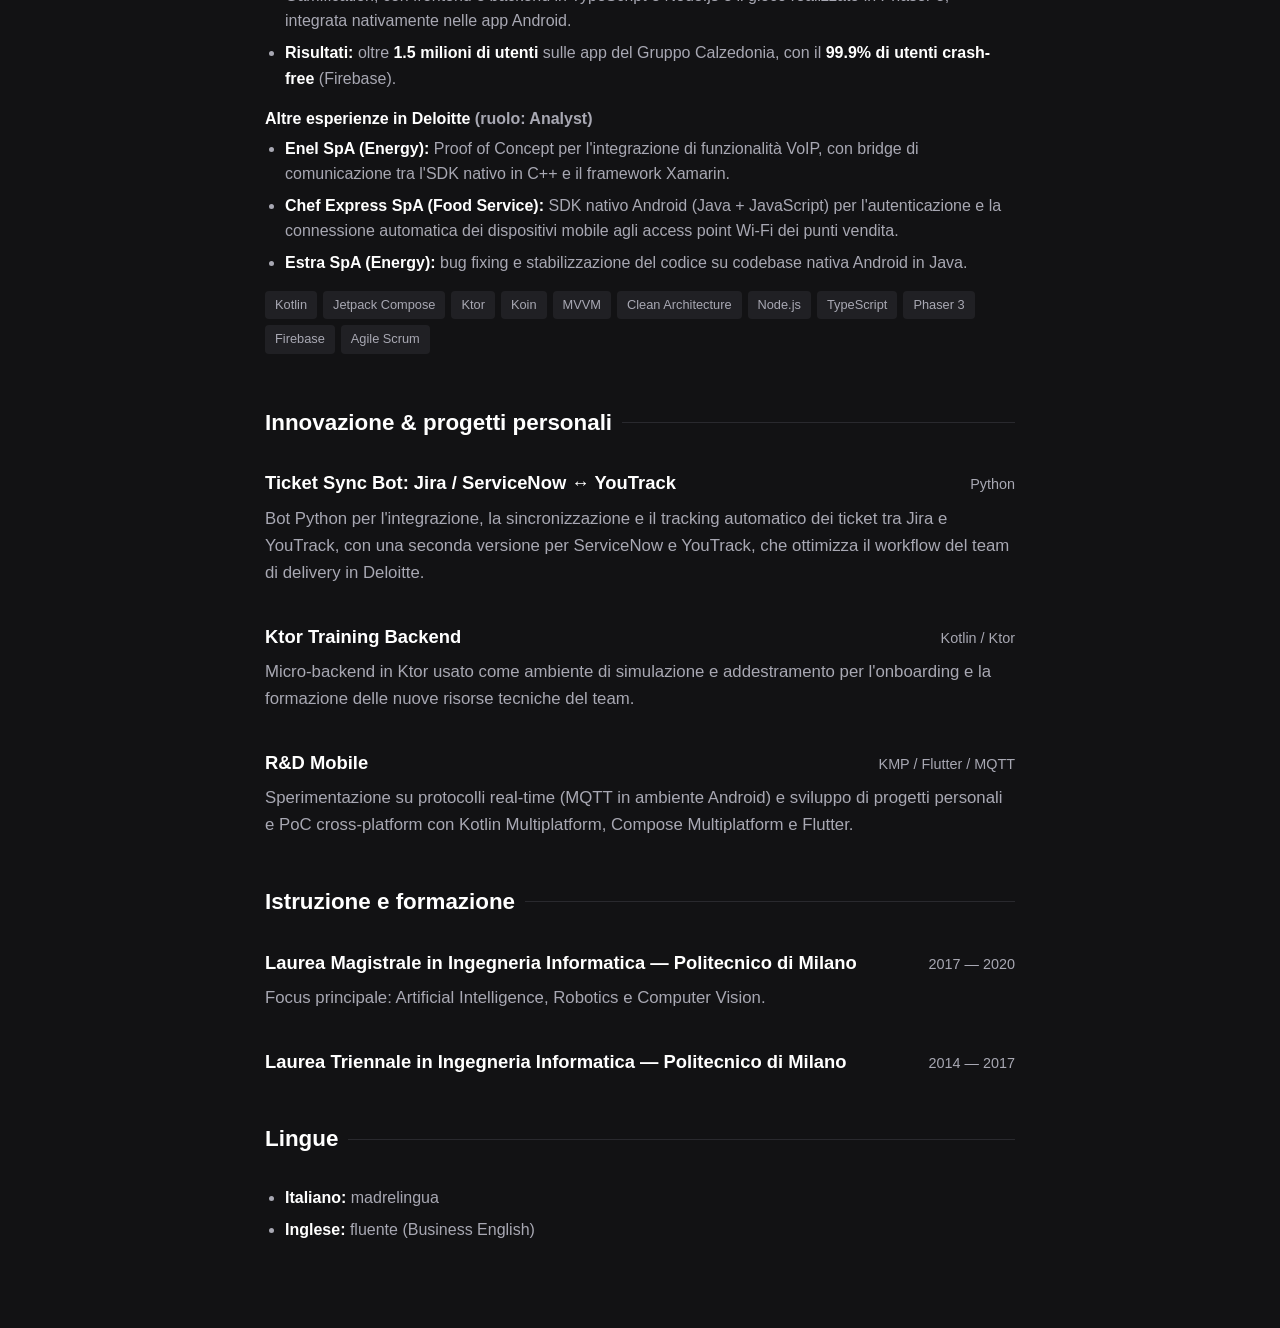
==== commit 6ab2f911: "Added PDF" ====
--- a/index.html
+++ b/index.html
@@ -10,6 +10,7 @@
     <link rel="alternate" hreflang="it" href="https://lorenzofumagalli.github.io/">
     <link rel="alternate" hreflang="en" href="https://lorenzofumagalli.github.io/en/">
     <link rel="alternate" hreflang="x-default" href="https://lorenzofumagalli.github.io/">
+    <link rel="alternate" type="application/pdf" hreflang="it" href="https://lorenzofumagalli.github.io/cv/Lorenzo-Fumagalli-CV-IT.pdf">
     <link rel="stylesheet" href="/style.css">
 
     <meta property="og:type" content="profile">
@@ -75,6 +76,7 @@
                 <a href="mailto:lorenzo95fumagalli@gmail.com">Email</a>
                 <a href="https://www.linkedin.com/in/lorenzofumagalli0" rel="me noopener" target="_blank">LinkedIn</a>
                 <a href="https://github.com/LorenzoFumagalli" rel="me noopener" target="_blank">GitHub</a>
+                <a href="/cv/Lorenzo-Fumagalli-CV-IT.pdf" type="application/pdf" hreflang="it" download>CV (PDF)</a>
             </div>
         </header>
 
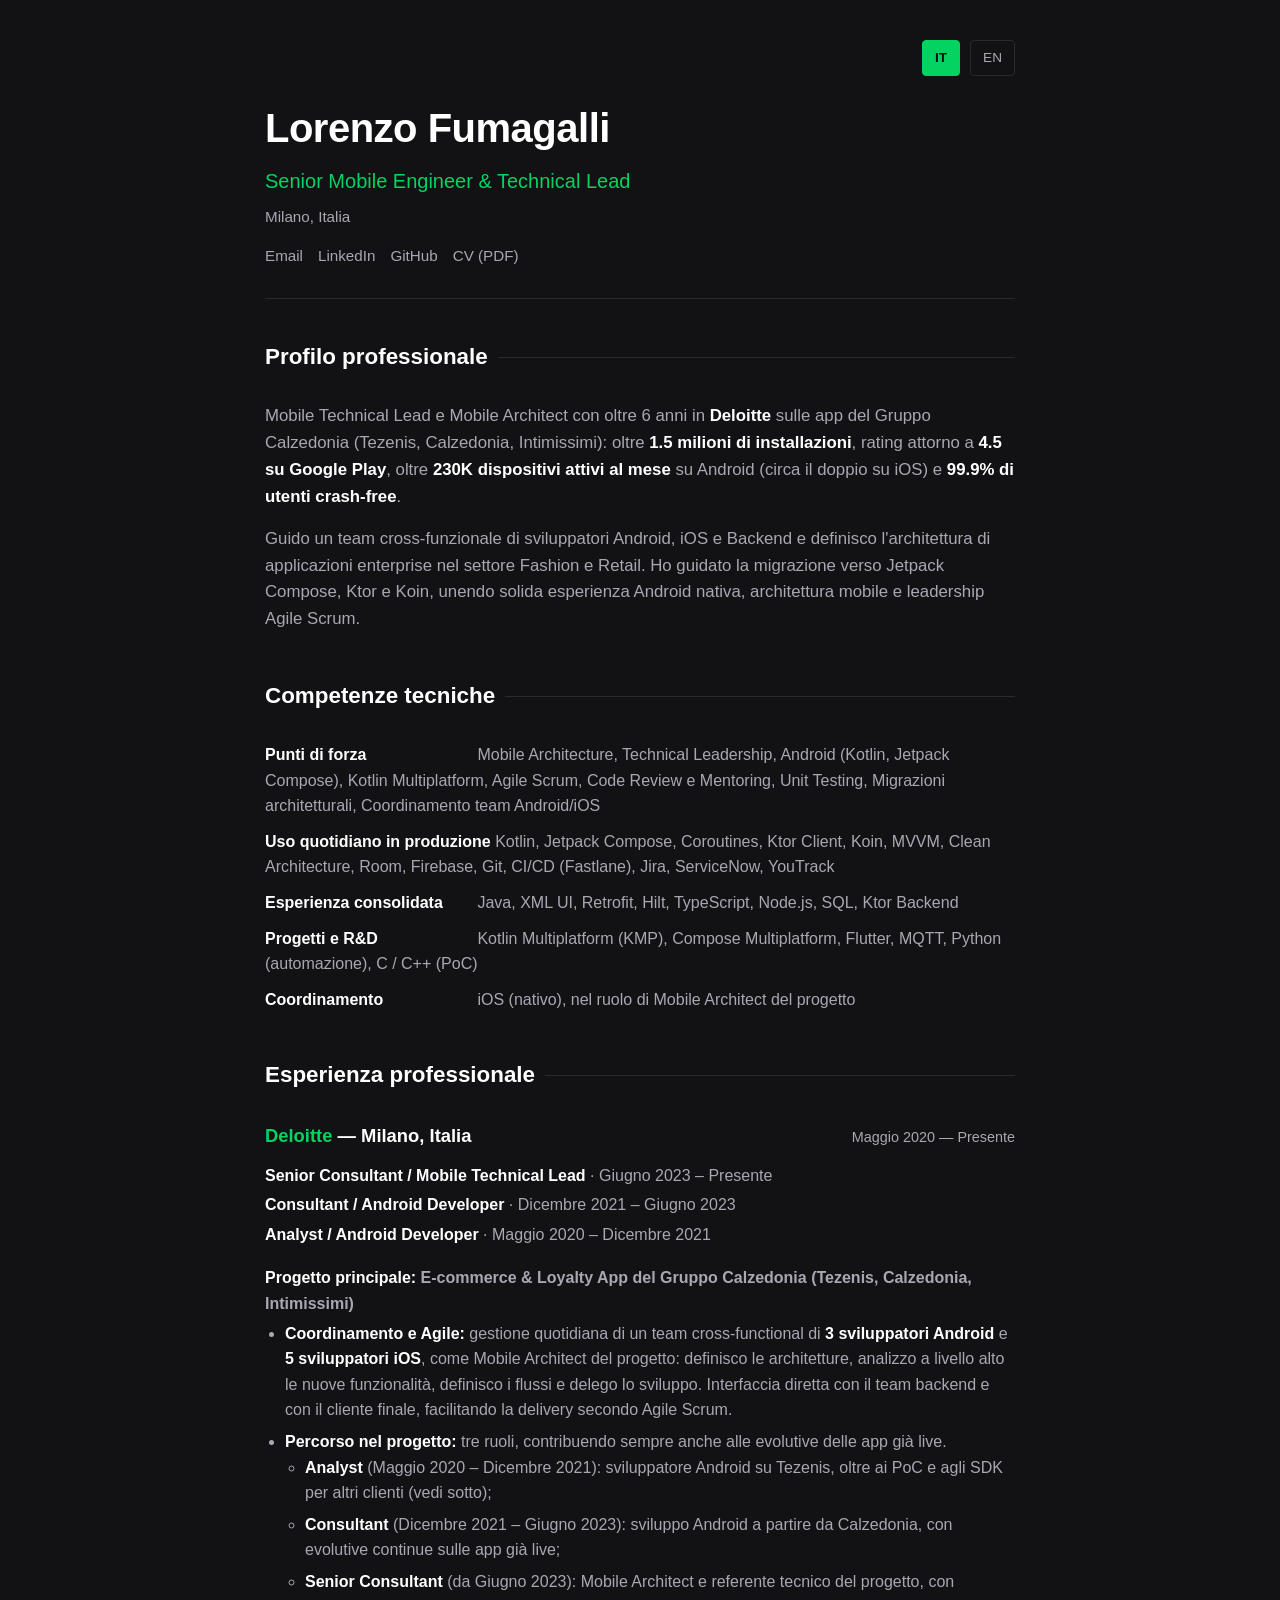
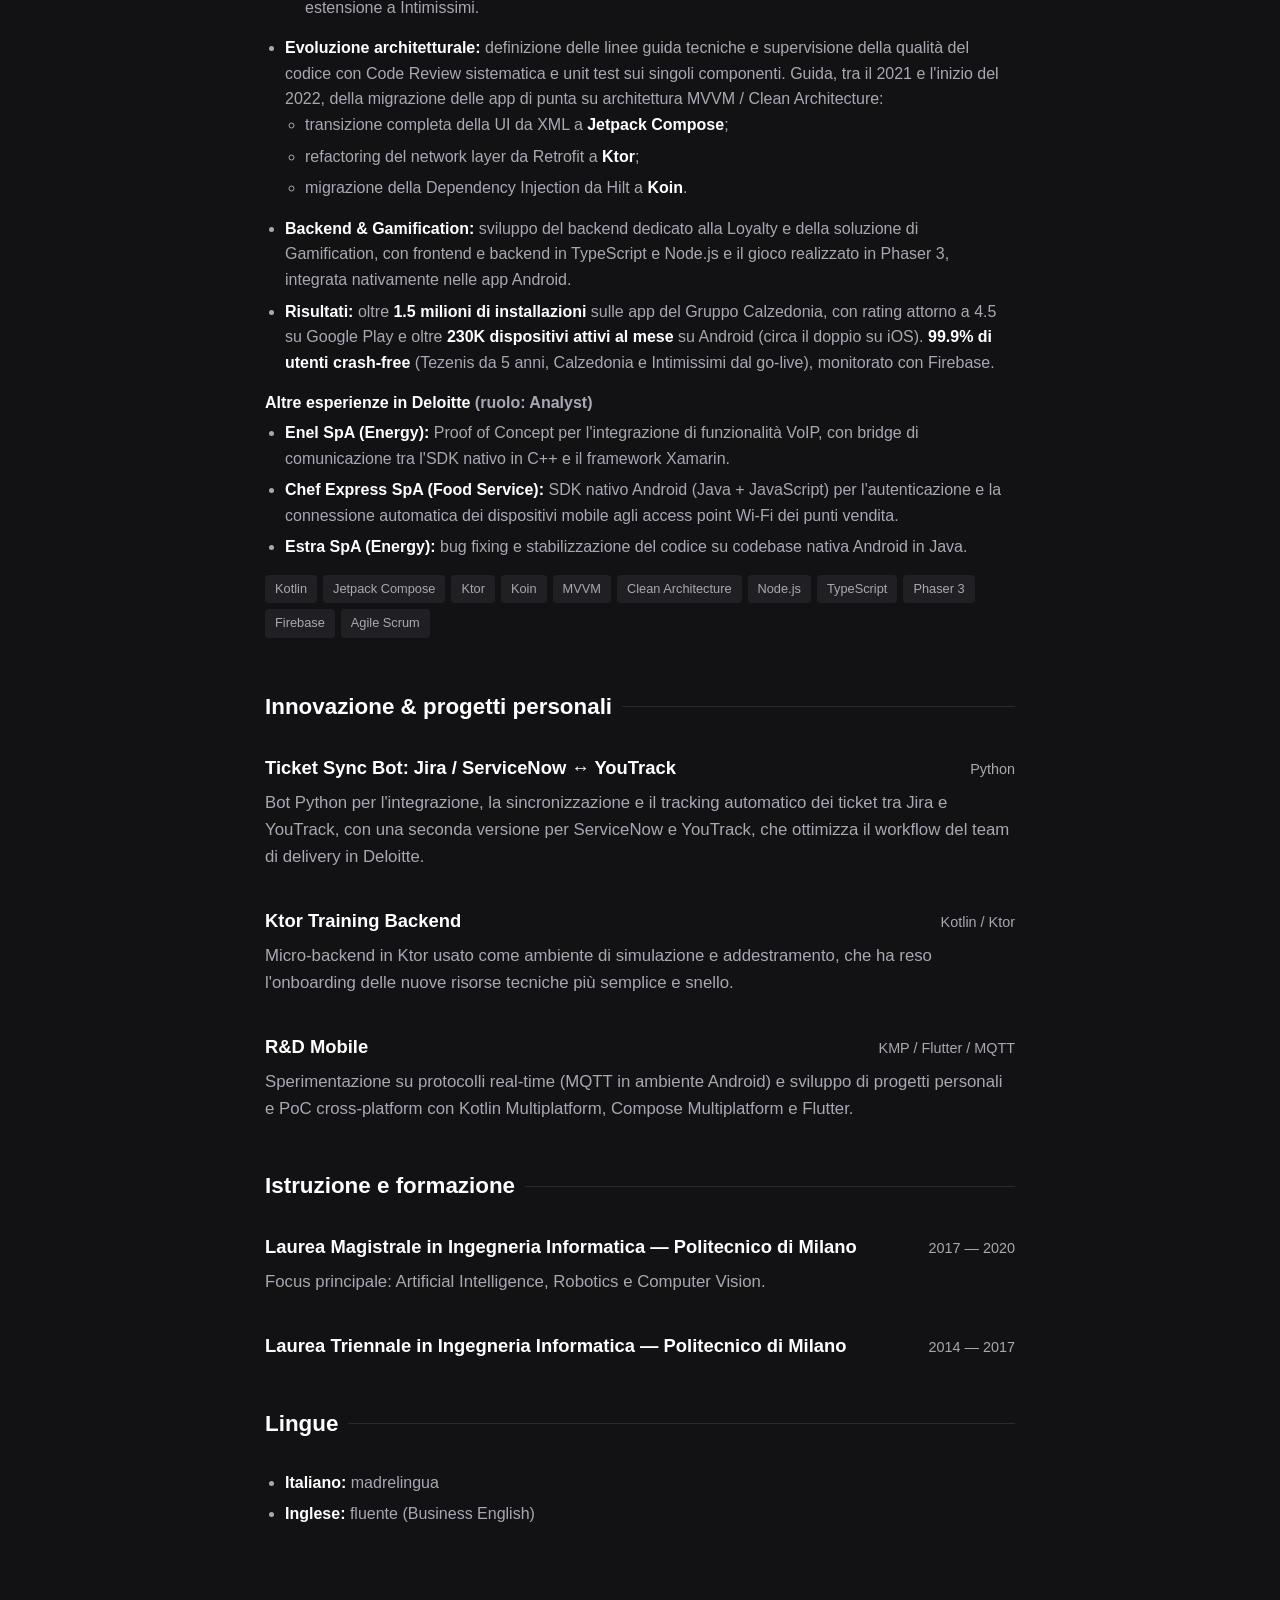
==== commit 61da882b: "Review" ====
--- a/index.html
+++ b/index.html
@@ -4,7 +4,7 @@
     <meta charset="UTF-8">
     <meta name="viewport" content="width=device-width, initial-scale=1.0">
     <title>Lorenzo Fumagalli | Senior Mobile Engineer &amp; Technical Lead</title>
-    <meta name="description" content="Lorenzo Fumagalli, Senior Mobile Engineer e Technical Lead a Milano. Android, Kotlin, Jetpack Compose, Kotlin Multiplatform. Guida team Android e iOS su app enterprise Fashion/Retail usate da oltre 1.5 milioni di utenti.">
+    <meta name="description" content="Lorenzo Fumagalli, Senior Mobile Engineer e Technical Lead a Milano. Android, Kotlin, Jetpack Compose, Kotlin Multiplatform. Guida team Android e iOS su app enterprise Fashion/Retail con oltre 1.5 milioni di installazioni.">
     <meta name="author" content="Lorenzo Fumagalli">
     <link rel="canonical" href="https://lorenzofumagalli.github.io/">
     <link rel="alternate" hreflang="it" href="https://lorenzofumagalli.github.io/">
@@ -85,22 +85,21 @@
         <section id="about" aria-labelledby="about-h">
             <h2 id="about-h">Profilo professionale</h2>
             <p>
-                Ingegnere Informatico specializzato nello sviluppo di ecosistemi mobile scalabili, performanti e moderni.
-                In <strong>Deloitte</strong> guido team di sviluppo cross-funzionali (Android, iOS, Backend) e governo l'architettura tecnica di applicazioni enterprise nel settore Fashion e Retail, utilizzate da oltre <strong>1.5 milioni di utenti</strong>.
+                Mobile Technical Lead e Mobile Architect con oltre 6 anni in <strong>Deloitte</strong> sulle app del Gruppo Calzedonia (Tezenis, Calzedonia, Intimissimi): oltre <strong>1.5 milioni di installazioni</strong>, rating attorno a <strong>4.5 su Google Play</strong>, oltre <strong>230K dispositivi attivi al mese</strong> su Android (circa il doppio su iOS) e <strong>99.9% di utenti crash-free</strong>.
             </p>
             <p>
-                Comprovata esperienza nella transizione tecnologica di grandi progetti verso Jetpack Compose, Ktor e Koin, unendo una forte seniority tecnica alla capacità di gestire gli stakeholder e coordinare i team secondo la metodologia Agile Scrum.
+                Guido un team cross-funzionale di sviluppatori Android, iOS e Backend e definisco l'architettura di applicazioni enterprise nel settore Fashion e Retail. Ho guidato la migrazione verso Jetpack Compose, Ktor e Koin, unendo solida esperienza Android nativa, architettura mobile e leadership Agile Scrum.
             </p>
         </section>
 
         <section id="skills" aria-labelledby="skills-h">
             <h2 id="skills-h">Competenze tecniche</h2>
             <ul class="skills">
-                <li><strong>Punti di forza</strong> Mobile Architecture, Technical Leadership, Android (Kotlin, Jetpack Compose), Kotlin Multiplatform, Agile Scrum, Code Review e Mentoring, Migrazioni architetturali, Coordinamento team Android/iOS</li>
+                <li><strong>Punti di forza</strong> Mobile Architecture, Technical Leadership, Android (Kotlin, Jetpack Compose), Kotlin Multiplatform, Agile Scrum, Code Review e Mentoring, Unit Testing, Migrazioni architetturali, Coordinamento team Android/iOS</li>
                 <li><strong>Uso quotidiano in produzione</strong> Kotlin, Jetpack Compose, Coroutines, Ktor Client, Koin, MVVM, Clean Architecture, Room, Firebase, Git, CI/CD (Fastlane), Jira, ServiceNow, YouTrack</li>
                 <li><strong>Esperienza consolidata</strong> Java, XML UI, Retrofit, Hilt, TypeScript, Node.js, SQL, Ktor Backend</li>
                 <li><strong>Progetti e R&amp;D</strong> Kotlin Multiplatform (KMP), Compose Multiplatform, Flutter, MQTT, Python (automazione), C / C++ (PoC)</li>
-                <li><strong>Coordinamento</strong> iOS (nativo), come Mobile Architect</li>
+                <li><strong>Coordinamento</strong> iOS (nativo), nel ruolo di Mobile Architect del progetto</li>
             </ul>
         </section>
 
@@ -120,8 +119,15 @@
 
                 <h4 class="role-line"><strong>Progetto principale:</strong> E-commerce &amp; Loyalty App del Gruppo Calzedonia (Tezenis, Calzedonia, Intimissimi)</h4>
                 <ul>
-                    <li><strong>Coordinamento e Agile:</strong> gestione quotidiana di un team cross-functional di <strong>3 sviluppatori Android</strong> e <strong>5 sviluppatori iOS</strong>, di cui sono Mobile Architect. Interfaccia diretta con il team backend e con il cliente finale, facilitando la delivery secondo Agile Scrum.</li>
-                    <li><strong>Evoluzione architetturale:</strong> definizione delle linee guida tecniche e supervisione della qualità del codice con sessioni sistematiche di Code Review. Guida della migrazione delle app di punta su architettura MVVM / Clean Architecture:
+                    <li><strong>Coordinamento e Agile:</strong> gestione quotidiana di un team cross-functional di <strong>3 sviluppatori Android</strong> e <strong>5 sviluppatori iOS</strong>, come Mobile Architect del progetto: definisco le architetture, analizzo a livello alto le nuove funzionalità, definisco i flussi e delego lo sviluppo. Interfaccia diretta con il team backend e con il cliente finale, facilitando la delivery secondo Agile Scrum.</li>
+                    <li><strong>Percorso nel progetto:</strong> tre ruoli, contribuendo sempre anche alle evolutive delle app già live.
+                        <ul>
+                            <li><strong>Analyst</strong> (<time datetime="2020-05">Maggio 2020</time> – <time datetime="2021-12">Dicembre 2021</time>): sviluppatore Android su Tezenis, oltre ai PoC e agli SDK per altri clienti (vedi sotto);</li>
+                            <li><strong>Consultant</strong> (<time datetime="2021-12">Dicembre 2021</time> – <time datetime="2023-06">Giugno 2023</time>): sviluppo Android a partire da Calzedonia, con evolutive continue sulle app già live;</li>
+                            <li><strong>Senior Consultant</strong> (da <time datetime="2023-06">Giugno 2023</time>): Mobile Architect e referente tecnico del progetto, con estensione a Intimissimi.</li>
+                        </ul>
+                    </li>
+                    <li><strong>Evoluzione architetturale:</strong> definizione delle linee guida tecniche e supervisione della qualità del codice con Code Review sistematica e unit test sui singoli componenti. Guida, tra il 2021 e l'inizio del 2022, della migrazione delle app di punta su architettura MVVM / Clean Architecture:
                         <ul>
                             <li>transizione completa della UI da XML a <strong>Jetpack Compose</strong>;</li>
                             <li>refactoring del network layer da Retrofit a <strong>Ktor</strong>;</li>
@@ -129,7 +135,7 @@
                         </ul>
                     </li>
                     <li><strong>Backend &amp; Gamification:</strong> sviluppo del backend dedicato alla Loyalty e della soluzione di Gamification, con frontend e backend in TypeScript e Node.js e il gioco realizzato in Phaser 3, integrata nativamente nelle app Android.</li>
-                    <li><strong>Risultati:</strong> oltre <strong>1.5 milioni di utenti</strong> sulle app del Gruppo Calzedonia, con il <strong>99.9% di utenti crash-free</strong> (Firebase).</li>
+                    <li><strong>Risultati:</strong> oltre <strong>1.5 milioni di installazioni</strong> sulle app del Gruppo Calzedonia, con rating attorno a 4.5 su Google Play e oltre <strong>230K dispositivi attivi al mese</strong> su Android (circa il doppio su iOS). <strong>99.9% di utenti crash-free</strong> (Tezenis da 5 anni, Calzedonia e Intimissimi dal go-live), monitorato con Firebase.</li>
                 </ul>
 
                 <h4 class="role-line"><strong>Altre esperienze in Deloitte</strong> (ruolo: Analyst)</h4>
@@ -161,7 +167,7 @@
                     <h3>Ktor Training Backend</h3>
                     <span class="date">Kotlin / Ktor</span>
                 </div>
-                <p>Micro-backend in Ktor usato come ambiente di simulazione e addestramento per l'onboarding e la formazione delle nuove risorse tecniche del team.</p>
+                <p>Micro-backend in Ktor usato come ambiente di simulazione e addestramento, che ha reso l'onboarding delle nuove risorse tecniche più semplice e snello.</p>
             </article>
 
             <article class="project">
